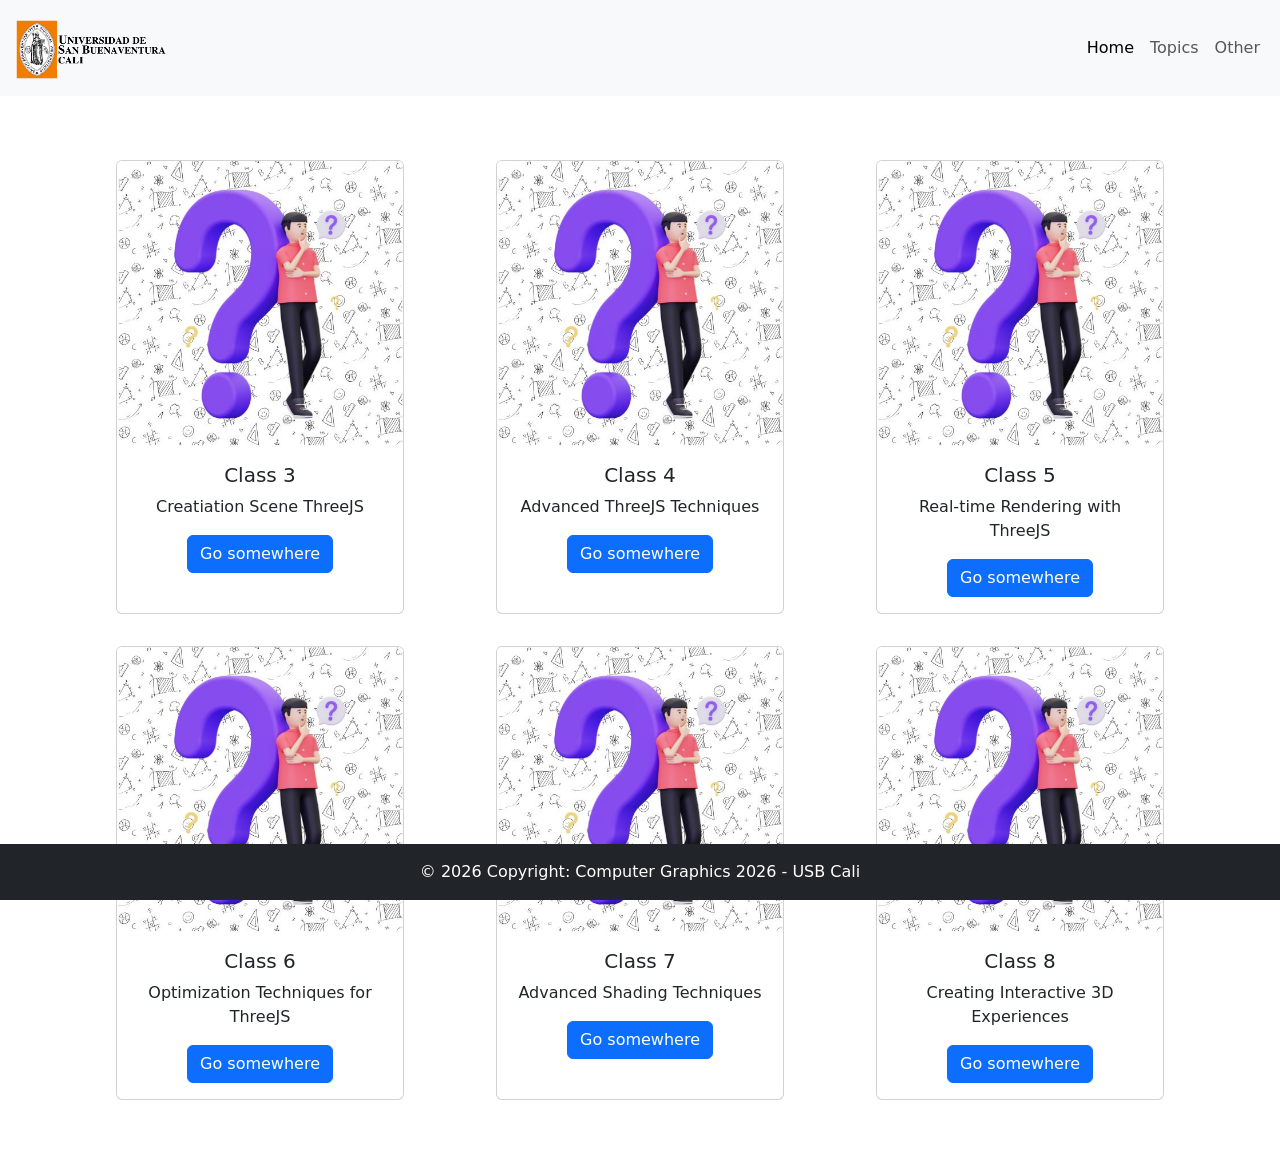
==== index.html @ 04409381 "Update course cards with real assets Replace placeholder bootstrap card content in index.html with c" ====
<!DOCTYPE html>
<html lang="en">

<head>
    <meta charset="UTF-8">
    <meta name="viewport" content="width=device-width, initial-scale=1.0">
    <title>Computer Graphics 2026</title>
    <!-- Link to the CSS file -->
    <link rel="stylesheet" type="text/css" href="./src/css/style.css">
    <!-- Link to the JavaScript file -->
    <script src="./src/js/main.js"></script>

    <link href="https://cdn.jsdelivr.net/npm/bootstrap@5.3.8/dist/css/bootstrap.min.css" rel="stylesheet"
        integrity="sha384-sRIl4kxILFvY47J16cr9ZwB07vP4J8+LH7qKQnuqkuIAvNWLzeN8tE5YBujZqJLB" crossorigin="anonymous">

</head>

<body>
    <nav class="navbar navbar-expand-lg bg-body-tertiary">
        <div class="container-fluid">
            <a class="navbar-brand" href="#">
                <img src="./src/img/logo-usb-cali.png" alt="Logo" width="15%" class="d-inline-block align-text-top">
            </a>
            <button class="navbar-toggler" type="button" data-bs-toggle="collapse" data-bs-target="#navbarNav"
                aria-controls="navbarNav" aria-expanded="false" aria-label="Toggle navigation">
                <span class="navbar-toggler-icon"></span>
            </button>
            <div class="collapse navbar-collapse" id="navbarNav">
                <ul class="navbar-nav">
                    <li class="nav-item">
                        <a class="nav-link active" aria-current="page" href="#">Home</a>
                    </li>
                    <li class="nav-item">
                        <a class="nav-link" href="#">Topics</a>
                    </li>
                    <li class="nav-item">
                        <a class="nav-link" href="#">Other</a>
                    </li>
                </ul>
            </div>
        </div>
    </nav>

    <!-- create of content -->
    <div class="container text-center py-5">
        <div class="row py-3">
            <div class="col-md-4 d-flex justify-content-center">
                <div class="card" style="width: 18rem;">
                    <img src="./src/img/card_img.jpg" class="card-img-top" alt="img_question">
                    <div class="card-body">
                        <h5 class="card-title">Class 3</h5>
                        <p class="card-text">Creatiation Scene ThreeJS</p>
                        <a href="#" class="btn btn-primary">Go somewhere</a>
                    </div>
                </div>
            </div>
            <div class="col-md-4 d-flex justify-content-center">
                <div class="card" style="width: 18rem;">
                    <img src="./src/img/card_img.jpg" class="card-img-top" alt="img_question">
                    <div class="card-body">
                        <h5 class="card-title">Class 4</h5>
                        <p class="card-text">Advanced ThreeJS Techniques</p>
                        <a href="#" class="btn btn-primary">Go somewhere</a>
                    </div>
                </div>
            </div>
            <div class="col-md-4 d-flex justify-content-center">
                <div class="card" style="width: 18rem;">
                    <img src="./src/img/card_img.jpg" class="card-img-top" alt="img_question">
                    <div class="card-body">
                        <h5 class="card-title">Class 5</h5>
                        <p class="card-text">Real-time Rendering with ThreeJS</p>
                        <a href="#" class="btn btn-primary">Go somewhere</a>
                    </div>
                </div>
            </div>
        </div>
        <div class="row py-3">
            <div class="col-md-4 d-flex justify-content-center">
                <div class="card" style="width: 18rem;">
                    <img src="./src/img/card_img.jpg" class="card-img-top" alt="img_question">
                    <div class="card-body">
                        <h5 class="card-title">Class 6</h5>
                        <p class="card-text">Optimization Techniques for ThreeJS</p>
                        <a href="#" class="btn btn-primary">Go somewhere</a>
                    </div>
                </div>
            </div>
            <div class="col-md-4 d-flex justify-content-center">
                <div class="card" style="width: 18rem;">
                    <img src="./src/img/card_img.jpg" class="card-img-top" alt="img_question">
                    <div class="card-body">
                        <h5 class="card-title">Class 7</h5>
                        <p class="card-text">Advanced Shading Techniques</p>
                        <a href="#" class="btn btn-primary">Go somewhere</a>
                    </div>
                </div>
            </div>
            <div class="col-md-4 d-flex justify-content-center">
                <div class="card" style="width: 18rem;">
                    <img src="./src/img/card_img.jpg" class="card-img-top" alt="img_question">
                    <div class="card-body">
                        <h5 class="card-title">Class 8</h5>
                        <p class="card-text">Creating Interactive 3D Experiences</p>
                        <a href="#" class="btn btn-primary">Go somewhere</a>
                    </div>
                </div>
            </div>
        </div>
    </div>

    <footer class="fixed-bottom text-center text-white bg-dark text-lg-start ">
        <!-- Copyright -->
        <div class="text-center p-3">
            © 2026 Copyright: Computer Graphics 2026 - USB Cali
        </div>
        <!-- Copyright -->
    </footer>

    <script src="https://cdn.jsdelivr.net/npm/bootstrap@5.3.8/dist/js/bootstrap.bundle.min.js"
        integrity="sha384-FKyoEForCGlyvwx9Hj09JcYn3nv7wiPVlz7YYwJrWVcXK/BmnVDxM+D2scQbITxI"
        crossorigin="anonymous"></script>

</body>

</html>
---- src/css/style.css ----
body{
    background-color: #e8e9ea; 
    text-align: center; 
    font-family: Arial, sans-serif;
}
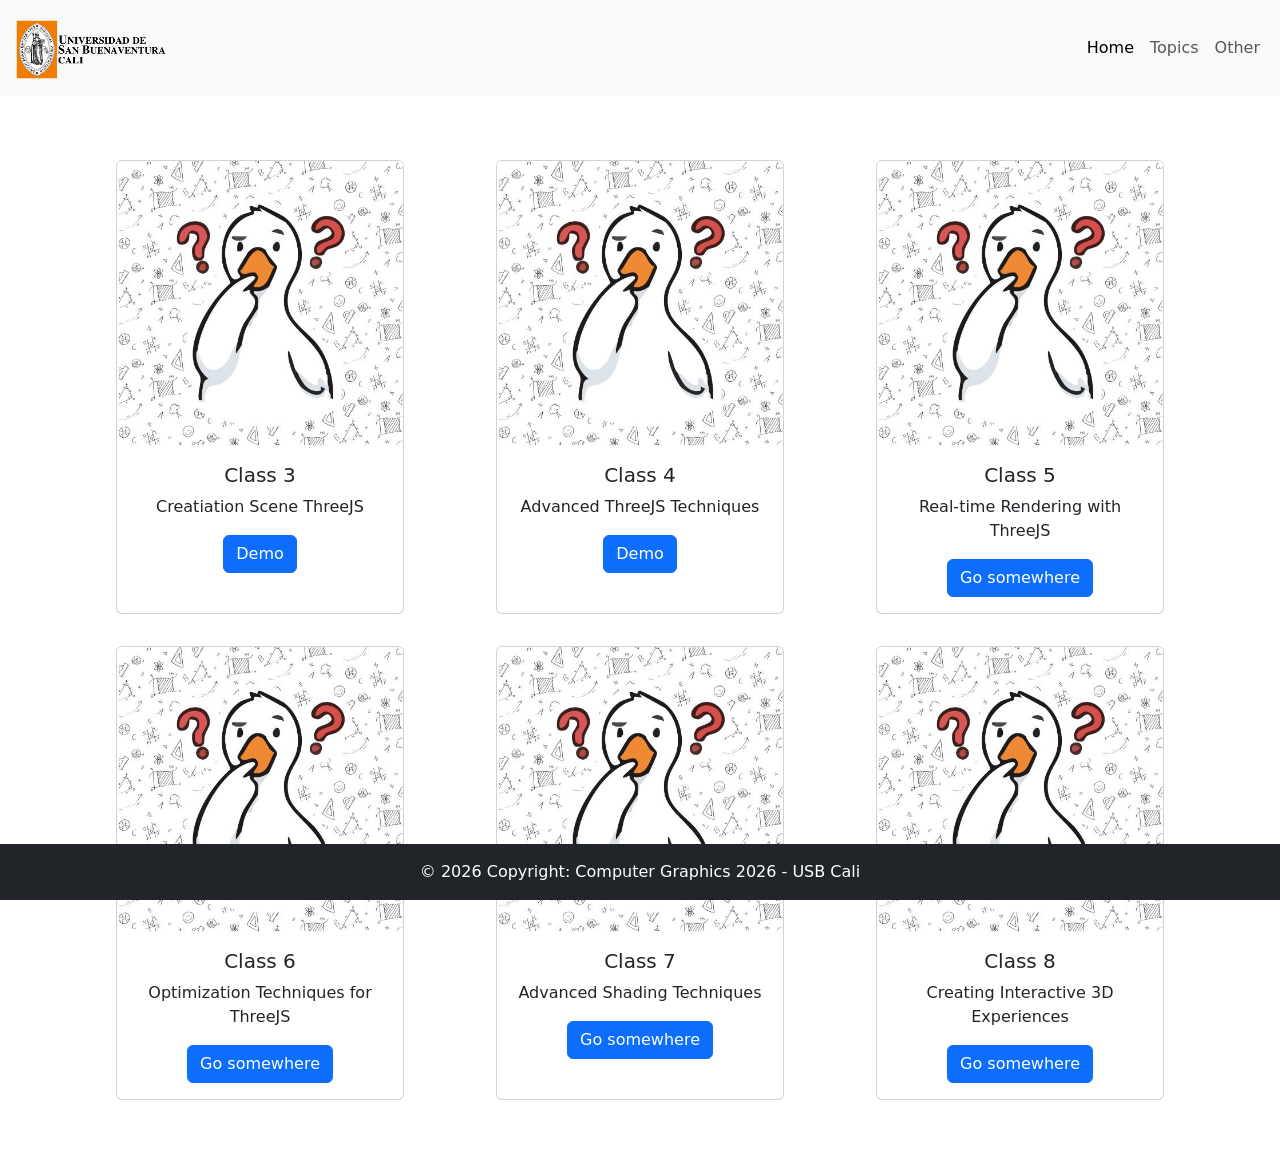
==== commit 4b814f21: "Add Class 3 & 4 demo pages and links Add new demo pages at src/topics/class3/class3.html and src/top" ====
--- a/index.html
+++ b/index.html
@@ -50,7 +50,7 @@
                     <div class="card-body">
                         <h5 class="card-title">Class 3</h5>
                         <p class="card-text">Creatiation Scene ThreeJS</p>
-                        <a href="#" class="btn btn-primary">Go somewhere</a>
+                        <a href="./src/topics/class3/class3.html" class="btn btn-primary">Demo</a>
                     </div>
                 </div>
             </div>
@@ -60,7 +60,7 @@
                     <div class="card-body">
                         <h5 class="card-title">Class 4</h5>
                         <p class="card-text">Advanced ThreeJS Techniques</p>
-                        <a href="#" class="btn btn-primary">Go somewhere</a>
+                        <a href="./src/topics/class4/class4.html" class="btn btn-primary">Demo</a>
                     </div>
                 </div>
             </div>
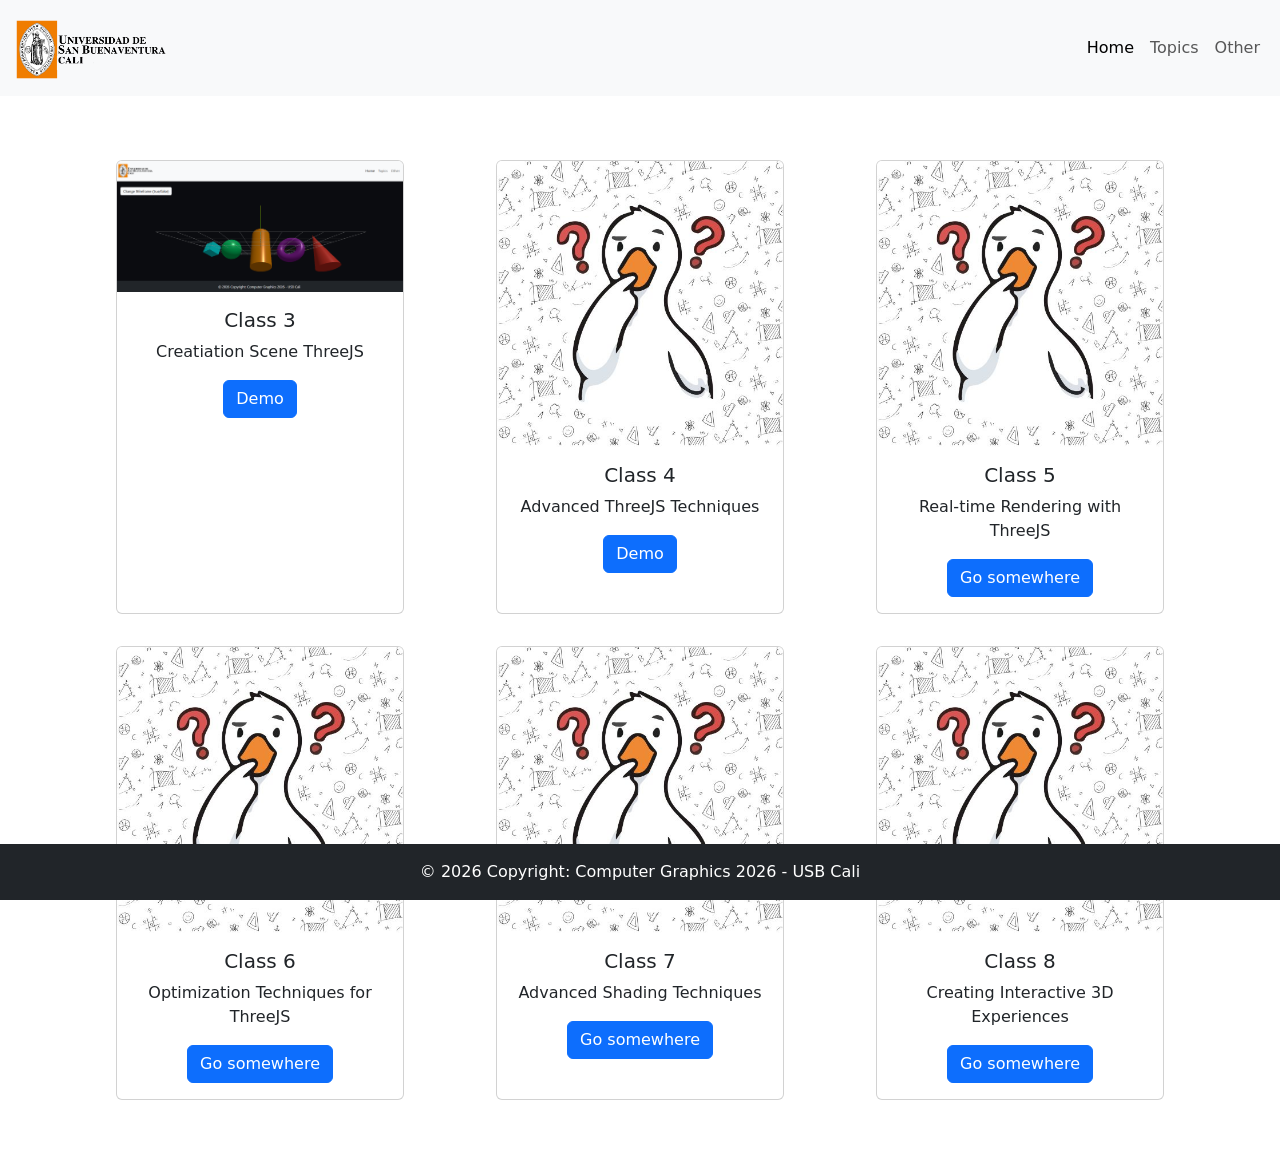
==== commit 59770150: "Add Class 3 scene with wireframe toggle Introduce Class 3 assets and UI: add src/img/class3.png and " ====
--- a/index.html
+++ b/index.html
@@ -46,7 +46,7 @@
         <div class="row py-3">
             <div class="col-md-4 d-flex justify-content-center">
                 <div class="card" style="width: 18rem;">
-                    <img src="./src/img/card_img.jpg" class="card-img-top" alt="img_question">
+                    <img src="./src/img/class3.png" class="card-img-top" alt="img_question">
                     <div class="card-body">
                         <h5 class="card-title">Class 3</h5>
                         <p class="card-text">Creatiation Scene ThreeJS</p>
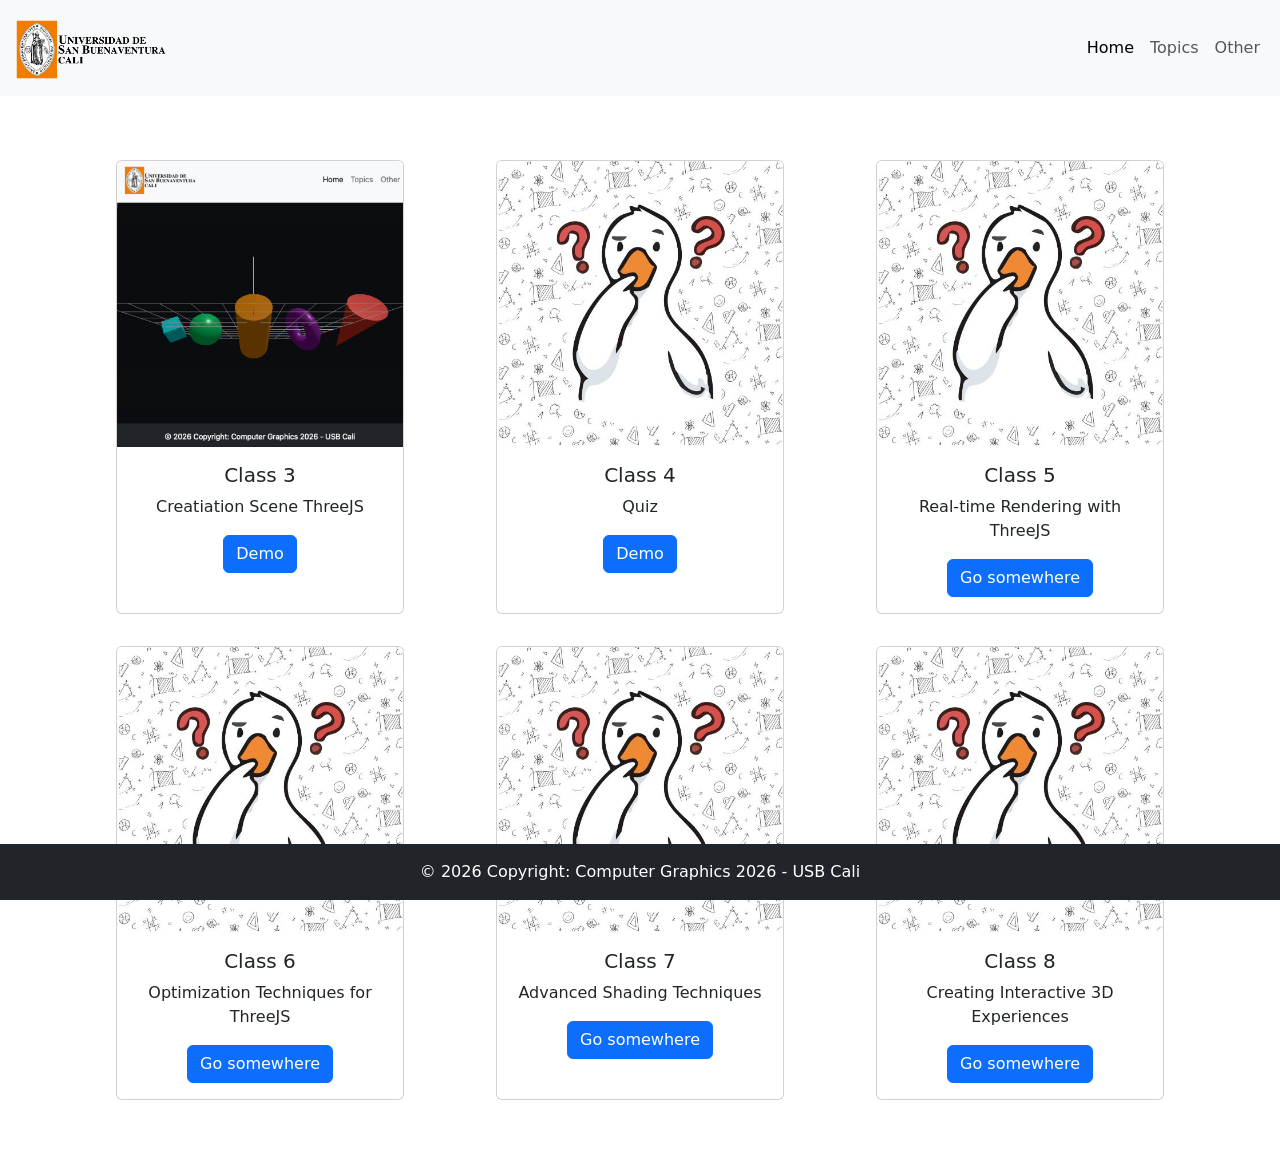
==== commit 4031cc39: "Update Class 4 card label This commit updates the Class 4 course card text to better reflect the pag" ====
--- a/index.html
+++ b/index.html
@@ -59,7 +59,7 @@
                     <img src="./src/img/card_img.jpg" class="card-img-top" alt="img_question">
                     <div class="card-body">
                         <h5 class="card-title">Class 4</h5>
-                        <p class="card-text">Advanced ThreeJS Techniques</p>
+                        <p class="card-text">Quiz</p>
                         <a href="./src/topics/class4/class4.html" class="btn btn-primary">Demo</a>
                     </div>
                 </div>
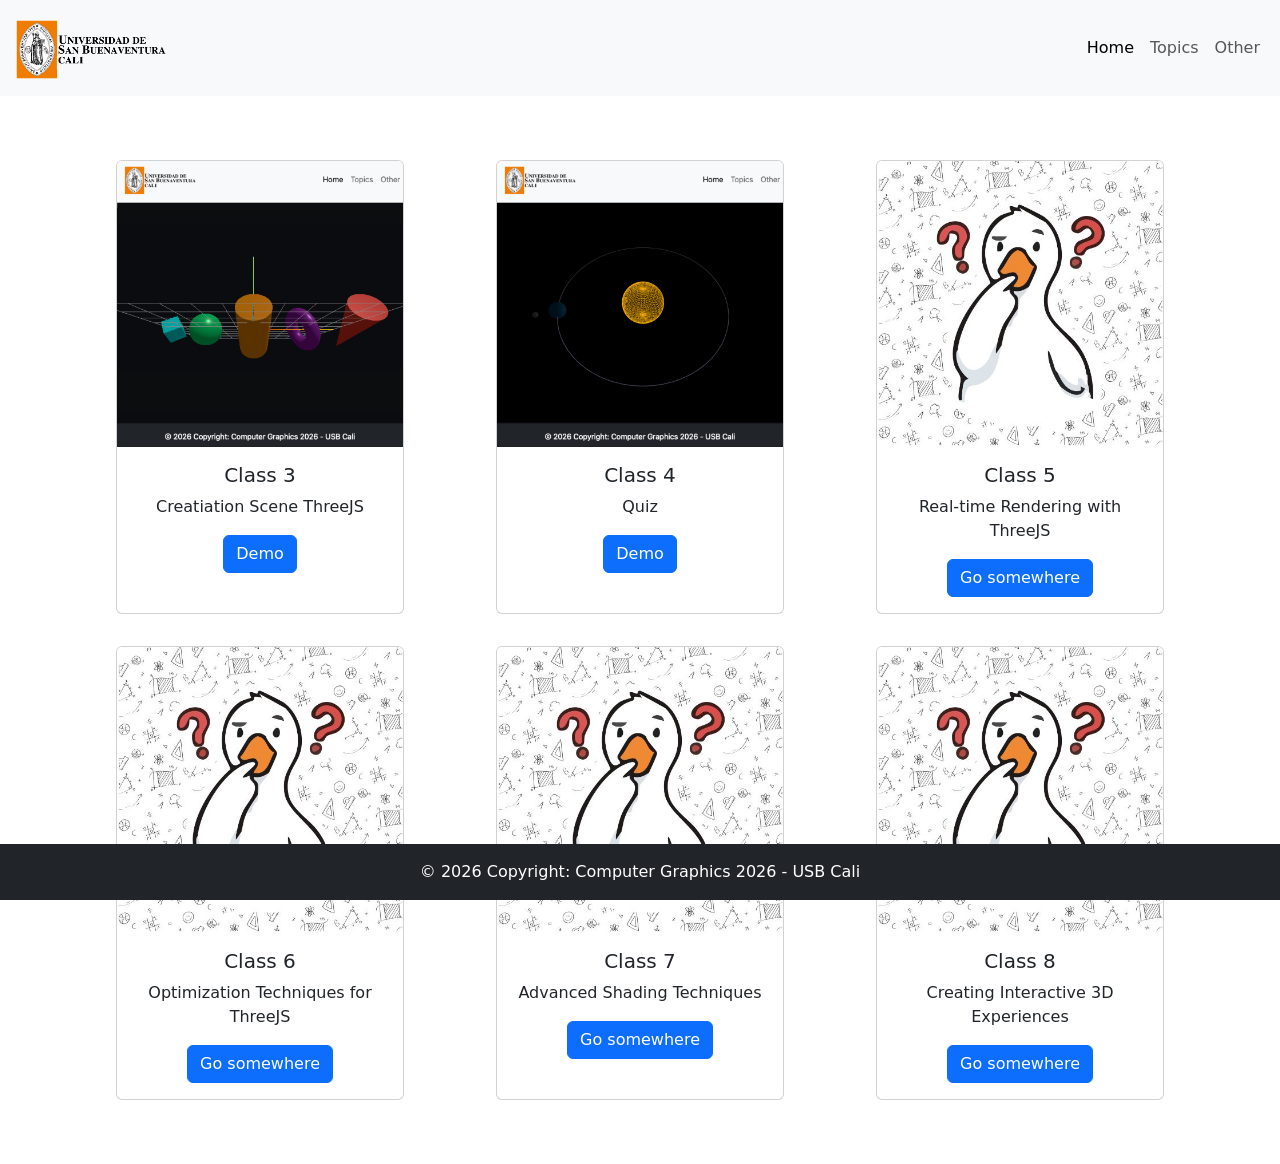
==== commit 5e1ba7f0: "Add Class 4 quiz image Updated the Class 4 card on the landing page to use a new class image asset a" ====
--- a/index.html
+++ b/index.html
@@ -56,7 +56,7 @@
             </div>
             <div class="col-md-4 d-flex justify-content-center">
                 <div class="card" style="width: 18rem;">
-                    <img src="./src/img/card_img.jpg" class="card-img-top" alt="img_question">
+                    <img src="./src/img/class4.png" class="card-img-top" alt="img_question">
                     <div class="card-body">
                         <h5 class="card-title">Class 4</h5>
                         <p class="card-text">Quiz</p>
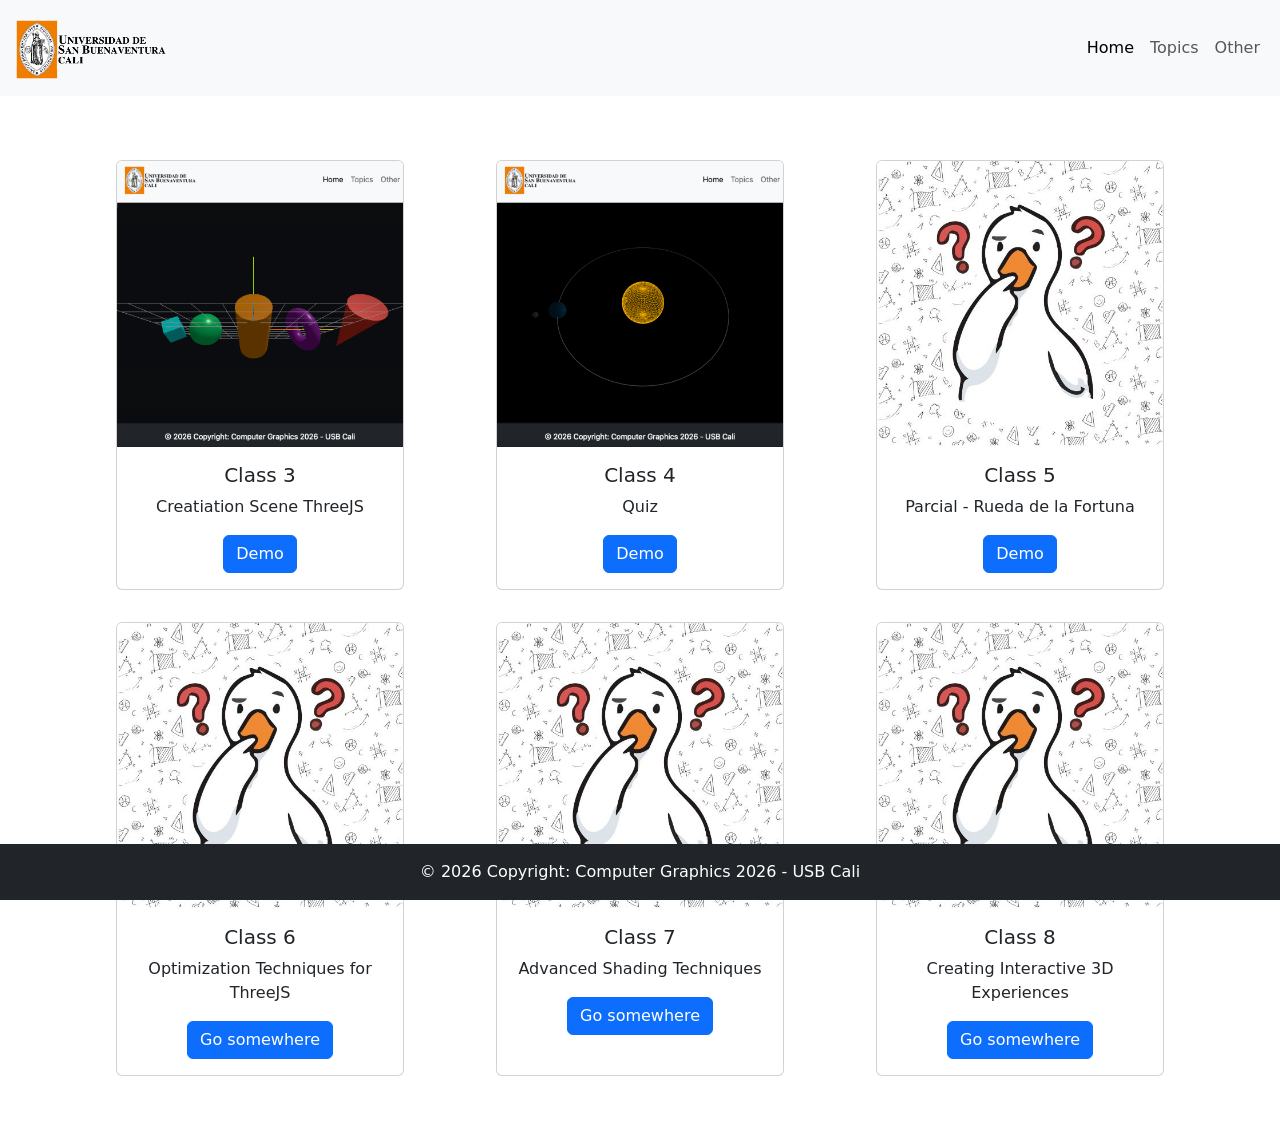
==== commit ab77f427: "Add Class 5 Ferris Wheel demo page Update index.html to link the Class 5 card to a new demo. Add src" ====
--- a/index.html
+++ b/index.html
@@ -69,8 +69,8 @@
                     <img src="./src/img/card_img.jpg" class="card-img-top" alt="img_question">
                     <div class="card-body">
                         <h5 class="card-title">Class 5</h5>
-                        <p class="card-text">Real-time Rendering with ThreeJS</p>
-                        <a href="#" class="btn btn-primary">Go somewhere</a>
+                        <p class="card-text">Parcial - Rueda de la Fortuna</p>
+                        <a href="./src/topics/class5/class5.html" class="btn btn-primary">Demo</a>
                     </div>
                 </div>
             </div>
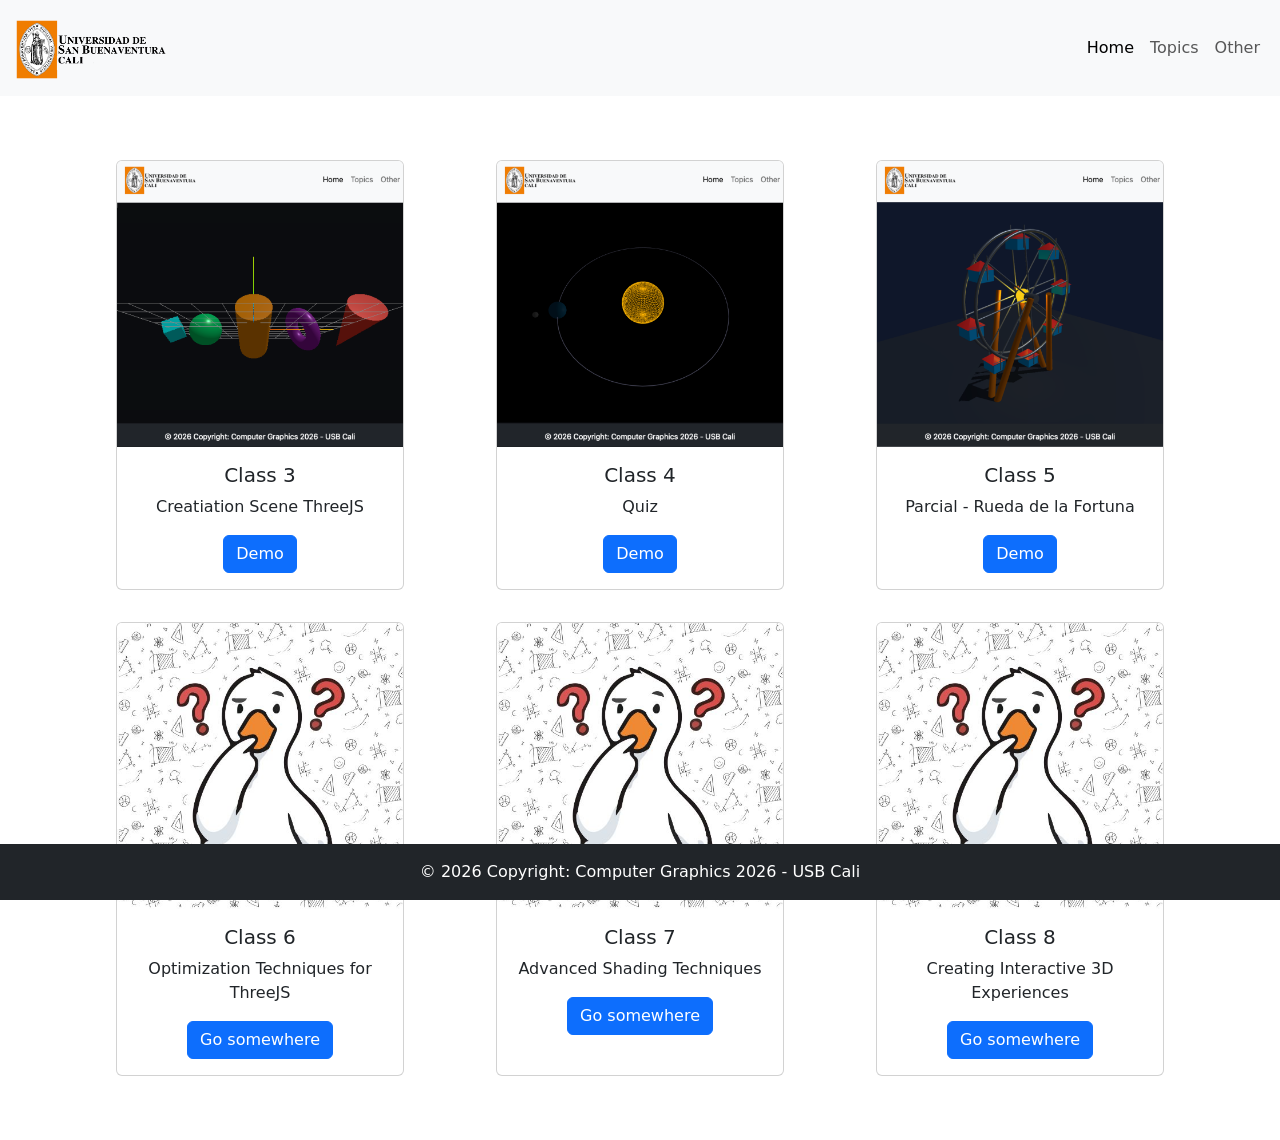
==== commit d0f7bca2: "Add class 5 image and solar demo Updated the landing page to use the new Class 5 artwork and added a" ====
--- a/index.html
+++ b/index.html
@@ -66,7 +66,7 @@
             </div>
             <div class="col-md-4 d-flex justify-content-center">
                 <div class="card" style="width: 18rem;">
-                    <img src="./src/img/card_img.jpg" class="card-img-top" alt="img_question">
+                    <img src="./src/img/class5.png" class="card-img-top" alt="img_question">
                     <div class="card-body">
                         <h5 class="card-title">Class 5</h5>
                         <p class="card-text">Parcial - Rueda de la Fortuna</p>
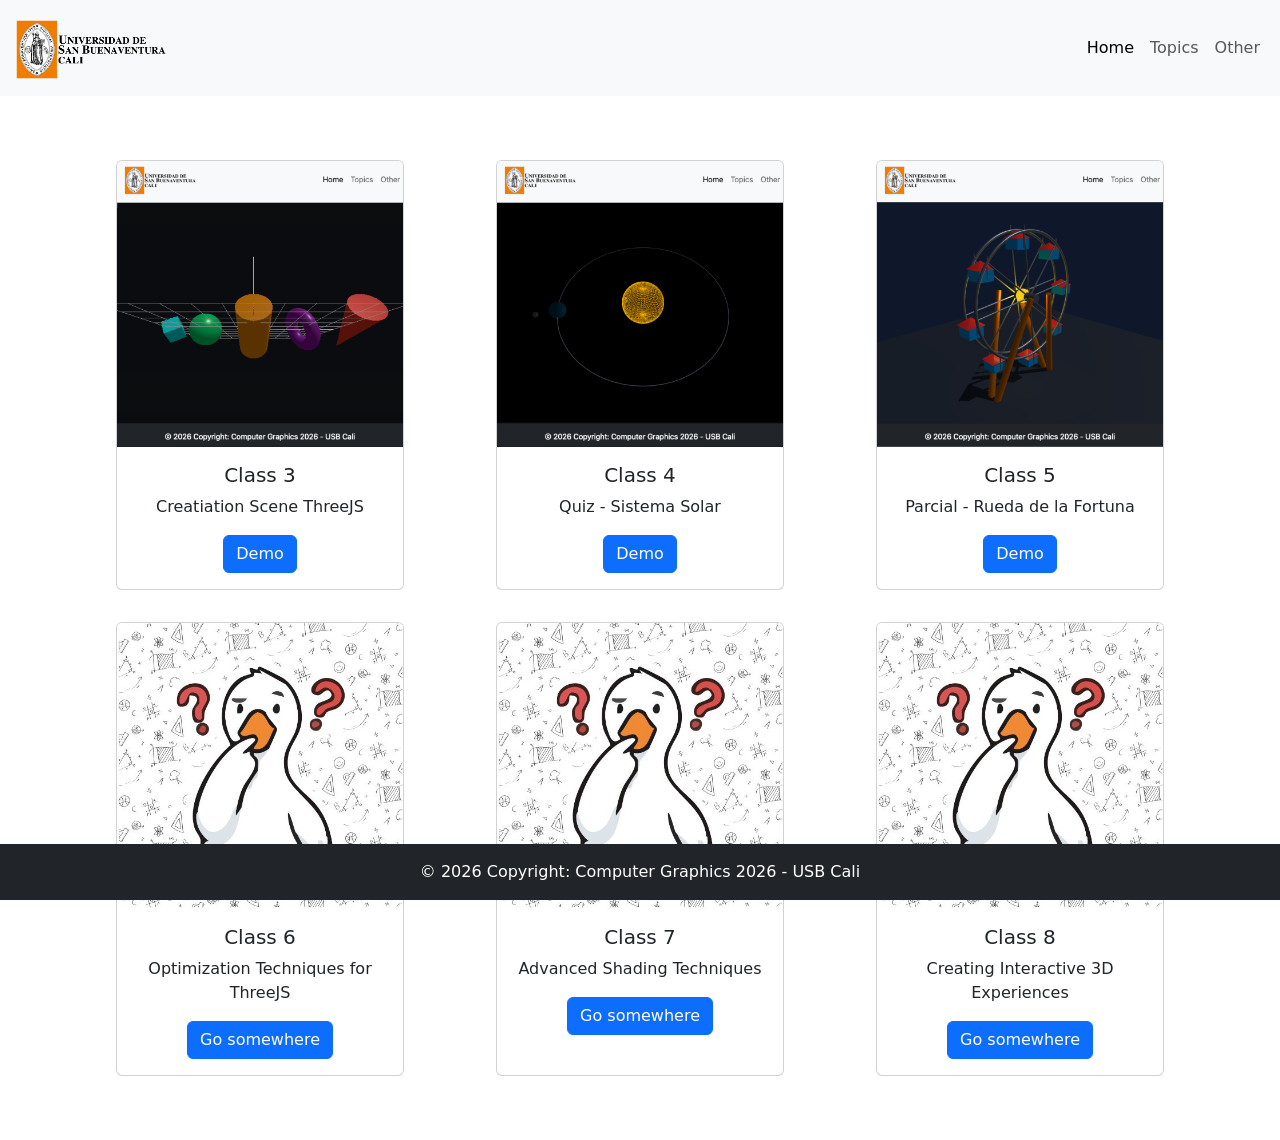
==== commit df6564e2: "Quiz Resuelto" ====
--- a/index.html
+++ b/index.html
@@ -59,7 +59,7 @@
                     <img src="./src/img/class4.png" class="card-img-top" alt="img_question">
                     <div class="card-body">
                         <h5 class="card-title">Class 4</h5>
-                        <p class="card-text">Quiz</p>
+                        <p class="card-text">Quiz - Sistema Solar</p>
                         <a href="./src/topics/class4/class4.html" class="btn btn-primary">Demo</a>
                     </div>
                 </div>
